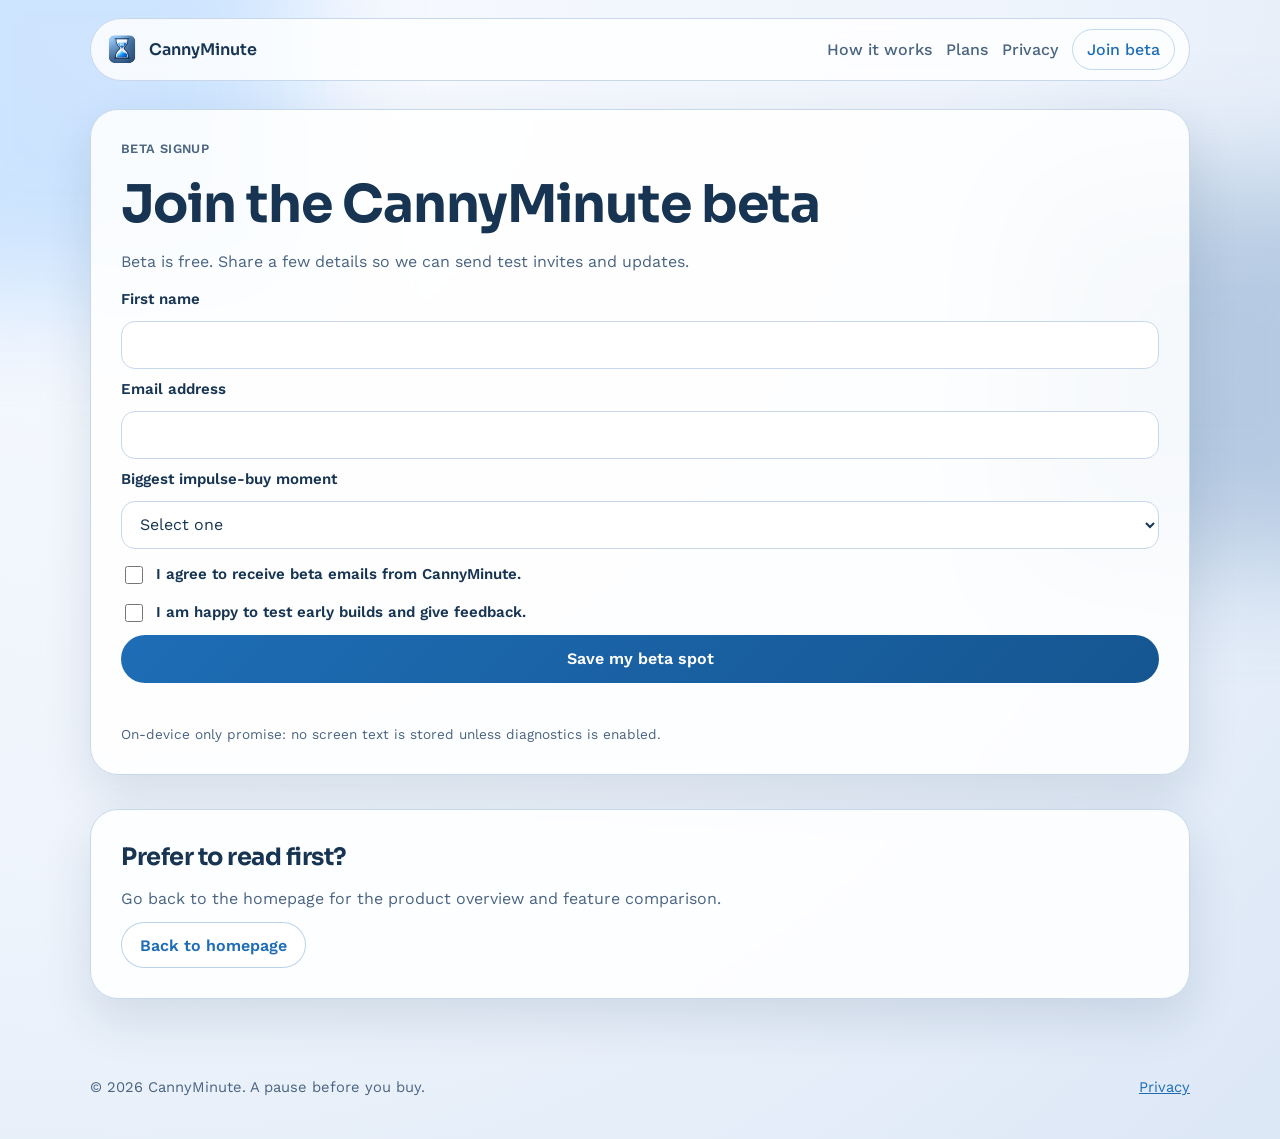
==== website/join-beta.html @ d43a685c "Simplify homepage flow and move full beta form to dedicated page" ====
<!doctype html>
<html lang="en-GB">
<head>
    <meta charset="utf-8" />
    <meta name="viewport" content="width=device-width, initial-scale=1" />
    <title>CannyMinute | Join beta</title>
    <meta
        name="description"
        content="Join the free CannyMinute beta for Android checkout pause testing and early Premium feedback."
    />
    <meta name="theme-color" content="#1e6db6" />
    <link rel="icon" type="image/png" sizes="32x32" href="assets/favicon-32.png" />
    <link rel="icon" type="image/png" sizes="16x16" href="assets/favicon-16.png" />
    <link rel="apple-touch-icon" href="assets/apple-touch-icon.png" />
    <link rel="preconnect" href="https://fonts.googleapis.com" />
    <link rel="preconnect" href="https://fonts.gstatic.com" crossorigin />
    <link
        href="https://fonts.googleapis.com/css2?family=Sora:wght@500;600;700&family=Work+Sans:wght@400;500;600&display=swap"
        rel="stylesheet"
    />
    <link rel="stylesheet" href="styles.css" />
</head>
<body>
    <div class="ambient ambient-left" aria-hidden="true"></div>
    <div class="ambient ambient-right" aria-hidden="true"></div>

    <header class="site-header">
        <a class="brand" href="index.html" aria-label="CannyMinute home">
            <img src="assets/cannyminute-logo.png" alt="" />
            <span>CannyMinute</span>
        </a>
        <nav class="site-nav" aria-label="Primary">
            <a href="index.html#how">How it works</a>
            <a href="index.html#plans">Plans</a>
            <a href="privacy.html">Privacy</a>
            <a class="nav-cta" href="join-beta.html">Join beta</a>
        </nav>
    </header>

    <main>
        <section class="beta reveal">
            <div class="beta-header">
                <p class="eyebrow">Beta signup</p>
                <h1>Join the CannyMinute beta</h1>
                <p>Beta is free. Share a few details so we can send test invites and updates.</p>
            </div>

            <form id="beta-form" class="beta-form" novalidate>
                <label for="firstName">First name</label>
                <input id="firstName" name="firstName" type="text" maxlength="80" autocomplete="given-name" />

                <label for="email">Email address</label>
                <input id="email" name="email" type="email" required autocomplete="email" />

                <label for="shopStyle">Biggest impulse-buy moment</label>
                <select id="shopStyle" name="shopStyle">
                    <option value="">Select one</option>
                    <option value="late-night-scroll">Late-night scrolling</option>
                    <option value="flash-sales">Flash sales and countdown deals</option>
                    <option value="cart-upsells">Cart upsells at checkout</option>
                    <option value="social-recos">Social media recommendations</option>
                </select>

                <input type="hidden" name="source" value="cannyminute_landing" />

                <label class="consent-row" for="consent">
                    <input id="consent" name="consent" type="checkbox" required />
                    <span>I agree to receive beta emails from CannyMinute.</span>
                </label>

                <label class="consent-row" for="alphaTester">
                    <input id="alphaTester" name="alphaTester" type="checkbox" />
                    <span>I am happy to test early builds and give feedback.</span>
                </label>

                <input
                    class="honeypot"
                    id="company"
                    name="company"
                    type="text"
                    tabindex="-1"
                    autocomplete="off"
                    aria-hidden="true"
                />

                <button id="submit-button" type="submit">Save my beta spot</button>
                <p id="form-status" class="form-status" role="status" aria-live="polite"></p>
                <p class="form-note">
                    On-device only promise: no screen text is stored unless diagnostics is enabled.
                </p>
            </form>
        </section>

        <section class="final-cta reveal">
            <h2>Prefer to read first?</h2>
            <p>Go back to the homepage for the product overview and feature comparison.</p>
            <a class="button-ghost" href="index.html">Back to homepage</a>
        </section>
    </main>

    <footer class="site-footer">
        <p>© <span id="year"></span> CannyMinute. A pause before you buy.</p>
        <a href="privacy.html">Privacy</a>
    </footer>

    <script src="config.js"></script>
    <script src="app.js"></script>
</body>
</html>
---- website/styles.css ----
:root {
    --bg: #eef4fc;
    --surface: #ffffff;
    --surface-soft: #f6f9ff;
    --line: #c8d7ea;
    --text: #173553;
    --text-soft: #4a6481;
    --primary: #1e6db6;
    --primary-strong: #155691;
    --accent: #36a2ff;
    --ok: #1f7a57;
    --danger: #a43d32;
    --shadow: 0 20px 50px rgba(17, 52, 83, 0.12);
    --radius-xl: 28px;
    --radius-lg: 20px;
    --radius-md: 14px;
}

* {
    box-sizing: border-box;
}

html,
body {
    margin: 0;
    padding: 0;
}

body {
    background: radial-gradient(circle at 10% 0%, #f9fbff 0%, var(--bg) 55%, #dce7f6 100%);
    color: var(--text);
    font-family: "Work Sans", "Segoe UI", sans-serif;
    line-height: 1.45;
    min-height: 100vh;
}

h1,
h2,
h3 {
    font-family: "Sora", "Work Sans", sans-serif;
    letter-spacing: -0.02em;
    margin: 0;
}

p,
ul {
    margin: 0;
}

a {
    color: inherit;
}

.sr-only {
    position: absolute;
    width: 1px;
    height: 1px;
    padding: 0;
    margin: -1px;
    overflow: hidden;
    clip: rect(0, 0, 0, 0);
    white-space: nowrap;
    border: 0;
}

.ambient {
    pointer-events: none;
    position: fixed;
    z-index: -1;
    filter: blur(60px);
    opacity: 0.4;
}

.ambient-left {
    top: -120px;
    left: -120px;
    width: 420px;
    height: 420px;
    background: #8ec4ff;
}

.ambient-right {
    top: 180px;
    right: -120px;
    width: 380px;
    height: 380px;
    background: #6b93bf;
}

.site-header {
    width: min(1100px, calc(100% - 40px));
    margin: 18px auto 0;
    padding: 10px 14px;
    border: 1px solid var(--line);
    border-radius: 999px;
    background: rgba(255, 255, 255, 0.82);
    backdrop-filter: blur(8px);
    display: flex;
    align-items: center;
    justify-content: space-between;
    gap: 10px;
    position: sticky;
    top: 14px;
    z-index: 30;
}

.brand {
    display: inline-flex;
    align-items: center;
    gap: 10px;
    text-decoration: none;
    font-family: "Sora", "Work Sans", sans-serif;
    font-weight: 600;
}

.brand img {
    width: 34px;
    height: 34px;
    border-radius: 10px;
}

.site-nav {
    display: inline-flex;
    align-items: center;
    gap: 14px;
    flex-wrap: wrap;
}

.site-nav a {
    text-decoration: none;
    color: var(--text-soft);
    font-weight: 500;
}

.site-nav .nav-cta {
    padding: 8px 14px;
    border-radius: 999px;
    border: 1px solid rgba(30, 109, 182, 0.25);
    color: var(--primary);
}

main {
    width: min(1100px, calc(100% - 40px));
    margin: 28px auto 70px;
    display: grid;
    gap: 34px;
}

.reveal {
    opacity: 0;
    transform: translateY(18px);
    transition: opacity 500ms ease, transform 500ms ease;
}

.reveal.is-visible {
    opacity: 1;
    transform: translateY(0);
}

.hero-copy,
.screens,
.benefits,
.plans,
.how,
.trust,
.faq,
.final-cta,
.beta,
.legal-card {
    border: 1px solid var(--line);
    border-radius: var(--radius-xl);
    background: rgba(255, 255, 255, 0.88);
    backdrop-filter: blur(4px);
    box-shadow: var(--shadow);
}

.hero-copy {
    padding: 38px;
    display: grid;
    gap: 14px;
}

.eyebrow {
    color: var(--primary);
    font-weight: 600;
    letter-spacing: 0.03em;
    text-transform: uppercase;
    font-size: 0.8rem;
}

h1 {
    font-size: clamp(2.1rem, 4.2vw, 3.25rem);
}

.hero-sub {
    color: var(--text-soft);
    font-size: 1.08rem;
    max-width: 56ch;
}

.hero-signup {
    margin-top: 6px;
    max-width: 560px;
    display: grid;
    grid-template-columns: minmax(0, 1fr) auto;
    gap: 10px;
}

.hero-signup input,
.hero-signup button,
.beta-form input,
.beta-form select,
.beta-form button {
    font: inherit;
}

.hero-signup input,
.beta-form input,
.beta-form select {
    min-height: 48px;
    border: 1px solid var(--line);
    border-radius: var(--radius-md);
    padding: 0 14px;
    color: var(--text);
    background: #fff;
}

.hero-signup input:focus,
.beta-form input:focus,
.beta-form select:focus {
    outline: 2px solid rgba(54, 162, 255, 0.35);
    border-color: var(--accent);
}

.hero-signup button,
.beta-form button {
    min-height: 48px;
    border: 0;
    border-radius: 999px;
    color: #fff;
    background: linear-gradient(135deg, var(--primary), var(--primary-strong));
    font-weight: 600;
    padding: 0 18px;
    cursor: pointer;
}

.hero-trust {
    color: var(--text-soft);
    font-size: 0.96rem;
}

.hero-secondary-link {
    width: fit-content;
    text-decoration: none;
    color: var(--primary);
    font-weight: 600;
}

.button-primary,
.button-ghost {
    display: inline-flex;
    align-items: center;
    justify-content: center;
    text-decoration: none;
    min-height: 46px;
    padding: 0 18px;
    border-radius: 999px;
    font-weight: 600;
}

.button-primary {
    color: #fff;
    background: linear-gradient(135deg, var(--primary), var(--primary-strong));
}

.button-ghost {
    color: var(--primary);
    border: 1px solid rgba(30, 109, 182, 0.3);
    background: rgba(255, 255, 255, 0.8);
}

.screens,
.plans,
.how,
.trust,
.faq,
.final-cta,
.beta {
    padding: 30px;
}

.screens-header,
.plans-head {
    display: grid;
    gap: 8px;
    margin-bottom: 18px;
}

.screens-header p:last-child,
.plans-head p:last-child {
    color: var(--text-soft);
    max-width: 70ch;
}

.phone-card {
    display: grid;
    gap: 10px;
    justify-items: center;
}

.phone-shell {
    position: relative;
    border: 1px solid rgba(23, 53, 83, 0.25);
    border-radius: 32px;
    padding: 12px;
    width: min(100%, 360px);
    margin: 0 auto;
    background: linear-gradient(160deg, #edf4ff, #d8e6f9);
    box-shadow: 0 18px 40px rgba(17, 52, 83, 0.16);
    transition: transform 280ms ease;
}

.phone-shell::after {
    content: "";
    position: absolute;
    inset: 10px;
    border-radius: 24px;
    border: 1px solid rgba(255, 255, 255, 0.7);
    pointer-events: none;
}

.phone-notch {
    width: 38%;
    height: 18px;
    margin: 0 auto 8px;
    border-radius: 0 0 14px 14px;
    background: linear-gradient(180deg, #2d4e70, #173553);
}

.phone-screen {
    border: 1px solid var(--line);
    border-radius: 22px;
    background: #dce8f8;
    overflow: hidden;
}

.phone-shot {
    display: block;
    width: 100%;
    height: auto;
}

.phone-caption {
    margin: 0;
    color: var(--text-soft);
    font-size: 0.94rem;
    line-height: 1.4;
    text-align: center;
    max-width: 58ch;
}

@media (prefers-reduced-motion: no-preference) {
    .phone-card:hover .phone-shell,
    .phone-card:focus-within .phone-shell {
        transform: translateY(-4px);
    }
}

.benefits {
    padding: 22px;
}

.benefits-grid {
    display: grid;
    gap: 12px;
    grid-template-columns: repeat(3, minmax(0, 1fr));
}

.benefits article {
    border: 1px solid var(--line);
    border-radius: 16px;
    background: var(--surface-soft);
    padding: 14px;
    display: grid;
    gap: 8px;
}

.benefits h2 {
    font-size: 1.05rem;
}

.benefits p {
    color: var(--text-soft);
}

.plan-accordion {
    display: grid;
    gap: 12px;
}

.plan-detail {
    border: 1px solid var(--line);
    border-radius: var(--radius-lg);
    background: var(--surface-soft);
    overflow: hidden;
}

.plan-detail summary {
    list-style: none;
    cursor: pointer;
    display: flex;
    justify-content: space-between;
    align-items: center;
    gap: 10px;
    padding: 14px 16px;
    font-weight: 600;
}

.plan-detail summary::-webkit-details-marker {
    display: none;
}

.plan-title {
    font-family: "Sora", "Work Sans", sans-serif;
}

.plan-badge {
    display: inline-flex;
    align-items: center;
    min-height: 30px;
    padding: 0 12px;
    border-radius: 999px;
    border: 1px solid rgba(32, 123, 87, 0.25);
    background: rgba(32, 123, 87, 0.13);
    color: var(--ok);
    font-weight: 600;
    font-size: 0.84rem;
    white-space: nowrap;
}

.plan-badge-soon {
    border-color: rgba(30, 109, 182, 0.23);
    background: rgba(30, 109, 182, 0.11);
    color: var(--primary);
}

.plan-detail ul {
    margin: 0;
    padding: 0 16px 16px 34px;
    color: var(--text-soft);
    display: grid;
    gap: 8px;
}

.how h2,
.faq h2,
.trust h2 {
    margin-bottom: 16px;
}

.grid-three {
    display: grid;
    grid-template-columns: repeat(3, minmax(0, 1fr));
    gap: 12px;
}

.grid-three article {
    border: 1px solid var(--line);
    border-radius: 16px;
    background: var(--surface-soft);
    padding: 14px;
    display: grid;
    gap: 8px;
}

.grid-three p {
    color: var(--text-soft);
}

.grid-three details summary {
    cursor: pointer;
    color: var(--primary);
    font-weight: 600;
}

.grid-three details p {
    margin-top: 8px;
    color: var(--text-soft);
    font-size: 0.95rem;
}

.trust {
    display: grid;
    gap: 12px;
}

.trust-list {
    margin: 0;
    padding-left: 18px;
    color: var(--text-soft);
    display: grid;
    gap: 6px;
}

.text-link {
    color: var(--primary);
    text-decoration: none;
    font-weight: 600;
}

.faq details {
    border-top: 1px solid var(--line);
    padding: 12px 0;
}

.faq details:last-child {
    border-bottom: 1px solid var(--line);
}

.faq summary {
    cursor: pointer;
    font-weight: 600;
}

.faq p {
    margin-top: 8px;
    color: var(--text-soft);
}

.final-cta {
    display: grid;
    gap: 12px;
    place-items: start;
}

.final-cta p {
    color: var(--text-soft);
}

.beta-header {
    display: grid;
    gap: 8px;
    margin-bottom: 16px;
}

.beta-header p {
    color: var(--text-soft);
}

.beta-form {
    display: grid;
    gap: 10px;
}

.beta-form label {
    font-weight: 600;
    font-size: 0.94rem;
}

.consent-row {
    margin-top: 4px;
    display: flex;
    align-items: center;
    gap: 10px;
    font-weight: 500;
}

.consent-row input {
    min-height: 18px;
    min-width: 18px;
}

.honeypot {
    position: absolute;
    left: -9999px;
    width: 1px;
    height: 1px;
    opacity: 0;
}

.beta-form button:disabled {
    opacity: 0.7;
    cursor: not-allowed;
}

.form-status {
    min-height: 22px;
    color: var(--text-soft);
    font-size: 0.95rem;
}

.form-status.ok {
    color: var(--ok);
}

.form-status.error {
    color: var(--danger);
}

.form-note {
    color: var(--text-soft);
    font-size: 0.85rem;
}

.site-footer {
    width: min(1100px, calc(100% - 40px));
    margin: 0 auto 40px;
    padding-top: 8px;
    display: flex;
    justify-content: space-between;
    align-items: center;
    color: var(--text-soft);
    font-size: 0.92rem;
}

.site-footer a {
    color: var(--primary);
}

.legal-main {
    width: min(860px, calc(100% - 40px));
}

.legal-card {
    padding: 28px;
    display: grid;
    gap: 16px;
}

.legal-card p,
.legal-card li {
    color: var(--text-soft);
}

.legal-card ul {
    margin: 0;
    padding-left: 18px;
    display: grid;
    gap: 8px;
}

@media (max-width: 930px) {
    .site-header {
        border-radius: 20px;
        padding: 14px;
        align-items: flex-start;
    }

    .site-nav {
        justify-content: flex-end;
    }

    .hero-copy {
        padding: 30px;
    }

    .hero-signup {
        grid-template-columns: 1fr;
    }

    .benefits-grid,
    .grid-three {
        grid-template-columns: 1fr;
    }

    .phone-shell {
        width: min(100%, 420px);
        max-width: 420px;
    }

    .site-footer {
        flex-direction: column;
        gap: 8px;
        align-items: flex-start;
    }
}

@media (max-width: 700px) {
    main {
        width: calc(100% - 28px);
        gap: 24px;
    }

    .screens,
    .plans,
    .how,
    .trust,
    .faq,
    .final-cta,
    .beta {
        padding: 22px;
    }

    .hero-copy {
        padding: 24px;
    }
}
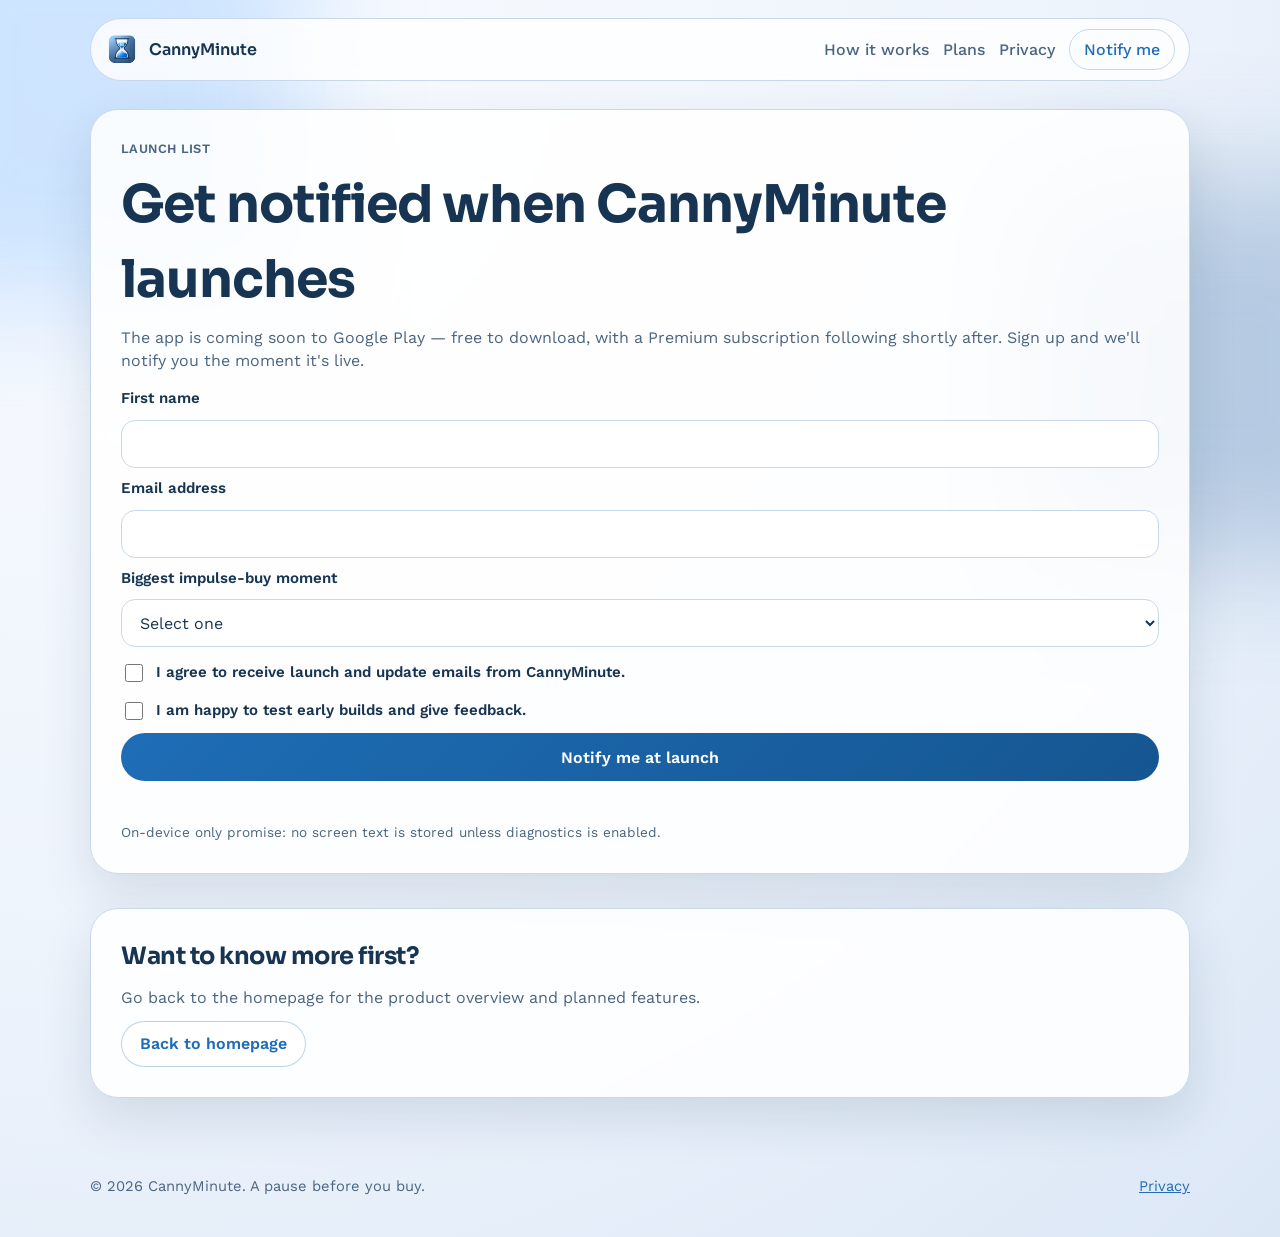
==== commit 3fb10859: "Update website messaging to app coming soon / Google Play launch list Replace beta availability fram" ====
--- a/website/join-beta.html
+++ b/website/join-beta.html
@@ -3,10 +3,10 @@
 <head>
     <meta charset="utf-8" />
     <meta name="viewport" content="width=device-width, initial-scale=1" />
-    <title>CannyMinute | Join beta</title>
+    <title>CannyMinute | Get notified at launch</title>
     <meta
         name="description"
-        content="Join the free CannyMinute beta for Android checkout pause testing and early Premium feedback."
+        content="Sign up to be notified when CannyMinute launches on Google Play. Free to download, with Premium subscription coming shortly after."
     />
     <meta name="theme-color" content="#1e6db6" />
     <link rel="icon" type="image/png" sizes="32x32" href="assets/favicon-32.png" />
@@ -33,16 +33,16 @@
             <a href="index.html#how">How it works</a>
             <a href="index.html#plans">Plans</a>
             <a href="privacy.html">Privacy</a>
-            <a class="nav-cta" href="join-beta.html">Join beta</a>
+            <a class="nav-cta" href="join-beta.html">Notify me</a>
         </nav>
     </header>
 
     <main>
         <section class="beta reveal">
             <div class="beta-header">
-                <p class="eyebrow">Beta signup</p>
-                <h1>Join the CannyMinute beta</h1>
-                <p>Beta is free. Share a few details so we can send test invites and updates.</p>
+                <p class="eyebrow">Launch list</p>
+                <h1>Get notified when CannyMinute launches</h1>
+                <p>The app is coming soon to Google Play — free to download, with a Premium subscription following shortly after. Sign up and we'll notify you the moment it's live.</p>
             </div>
 
             <form id="beta-form" class="beta-form" novalidate>
@@ -65,7 +65,7 @@
 
                 <label class="consent-row" for="consent">
                     <input id="consent" name="consent" type="checkbox" required />
-                    <span>I agree to receive beta emails from CannyMinute.</span>
+                    <span>I agree to receive launch and update emails from CannyMinute.</span>
                 </label>
 
                 <label class="consent-row" for="alphaTester">
@@ -83,7 +83,7 @@
                     aria-hidden="true"
                 />
 
-                <button id="submit-button" type="submit">Save my beta spot</button>
+                <button id="submit-button" type="submit">Notify me at launch</button>
                 <p id="form-status" class="form-status" role="status" aria-live="polite"></p>
                 <p class="form-note">
                     On-device only promise: no screen text is stored unless diagnostics is enabled.
@@ -92,8 +92,8 @@
         </section>
 
         <section class="final-cta reveal">
-            <h2>Prefer to read first?</h2>
-            <p>Go back to the homepage for the product overview and feature comparison.</p>
+            <h2>Want to know more first?</h2>
+            <p>Go back to the homepage for the product overview and planned features.</p>
             <a class="button-ghost" href="index.html">Back to homepage</a>
         </section>
     </main>
